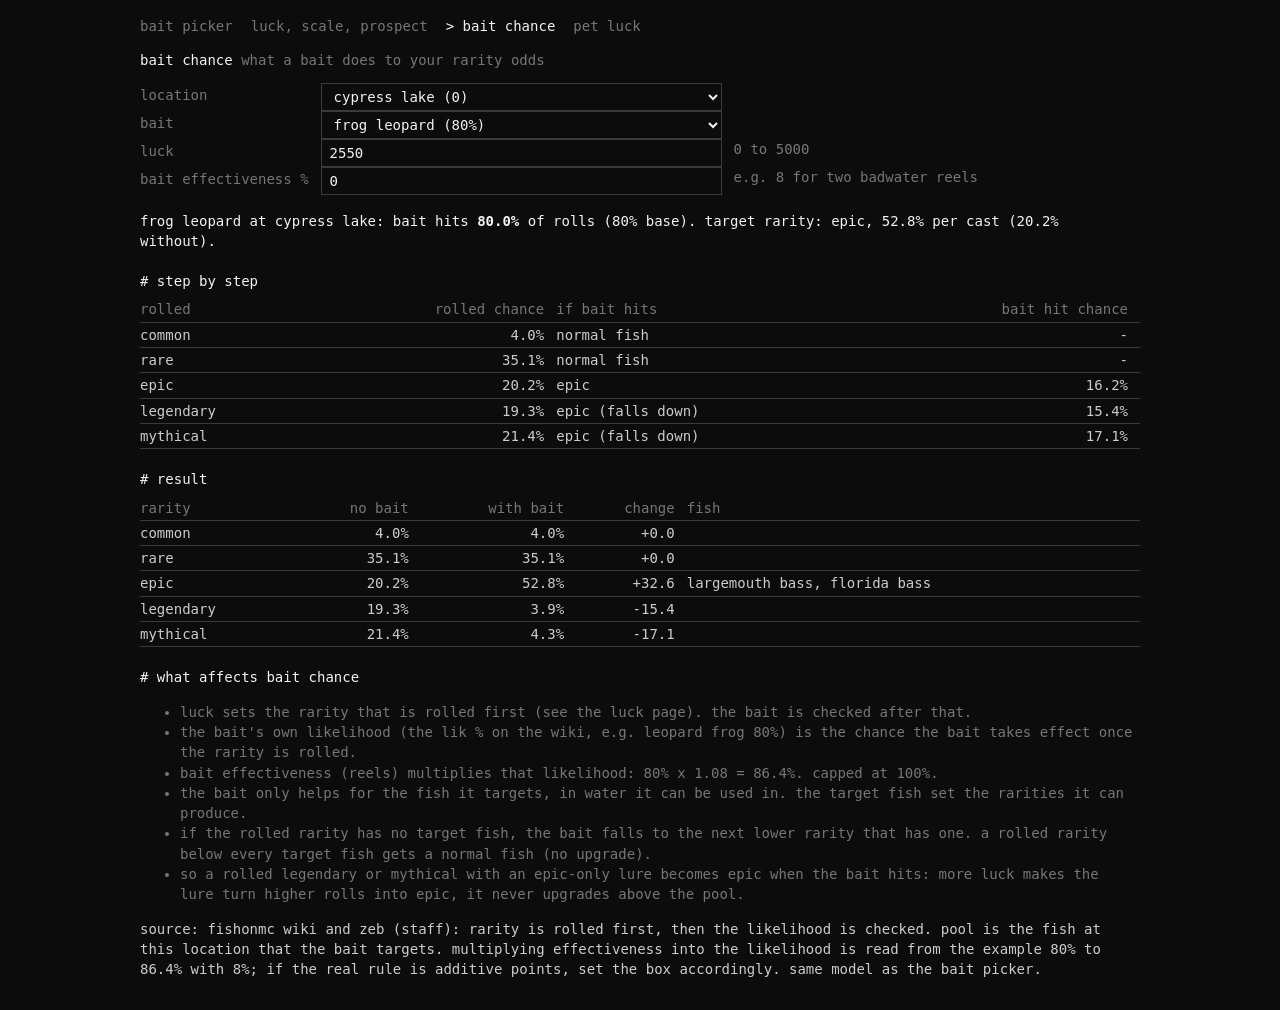
==== baitchance.html @ cc0602fb "Add bait chance page: per-rarity result of a bait with luck and bait effectiveness Move bait data to" ====
<!doctype html><html lang="en"><head><meta charset="utf-8"><title>bait chance</title>
<meta name="viewport" content="width=device-width,initial-scale=1">
<link rel="stylesheet" href="sheet.css?v=5"></head><body>
<div class="wrap">
<h1>Bait Chance <span class="hint">what a bait does to your rarity odds</span></h1>
<table class="inputs" aria-label="Inputs">
<tr><th scope="row"><label for="loc">Location</label></th><td><select id="loc"></select></td></tr>
<tr><th scope="row"><label for="bait">Bait</label></th><td><select id="bait"></select></td></tr>
<tr><th scope="row"><label for="luck">Luck</label></th><td><input id="luck" type="number" min="0" max="5000" step="25" value="2550" inputmode="numeric"></td><td class="hint">0 to 5000</td></tr>
<tr><th scope="row"><label for="eff">Bait effectiveness %</label></th><td><input id="eff" type="number" min="0" max="500" step="1" value="0" inputmode="numeric"></td><td class="hint">e.g. 8 for two Badwater reels</td></tr>
</table>
<p class="verdict" id="verdict" aria-live="polite"></p>

<div class="sec">Step by step</div>
<div class="scroll"><table id="steps"></table></div>
<div class="sec">Result</div>
<div class="scroll"><table id="res"></table></div>

<div class="sec">What affects bait chance</div>
<ul class="hint">
<li>Luck sets the rarity that is rolled first (see the Luck page). The bait is checked after that.</li>
<li>The bait's own likelihood (the Lik % on the wiki, e.g. Leopard Frog 80%) is the chance the bait takes effect once the rarity is rolled.</li>
<li>Bait effectiveness (reels) multiplies that likelihood: 80% x 1.08 = 86.4%. Capped at 100%.</li>
<li>The bait only helps for the fish it targets, in water it can be used in. The target fish set the rarities it can produce.</li>
<li>If the rolled rarity has no target fish, the bait falls to the next lower rarity that has one. A rolled rarity below every target fish gets a normal fish (no upgrade).</li>
<li>So a rolled legendary or mythical with an epic-only lure becomes epic when the bait hits: more luck makes the lure turn higher rolls into epic, it never upgrades above the pool.</li>
</ul>
<p class="foot">Source: FishOnMC wiki and zeb (staff): rarity is rolled first, then the likelihood is checked. Pool is the fish at this location that the bait targets. Multiplying effectiveness into the likelihood is read from the example 80% to 86.4% with 8%; if the real rule is additive points, set the box accordingly. Same model as the bait picker.</p>
</div>
<script src="data.js?v=1"></script>
<script src="sheet.js?v=3"></script>
<script>
const RN=["Common","Rare","Epic","Legendary","Mythical"];
const odds=l=>{const p=[55-l*.02,30+l*.002,10+l*.004,4+l*.006,1+l*.008].map(x=>Math.max(0,x)),s=p.reduce((a,b)=>a+b,0);return p.map(x=>x/s);};
const ALIAS={"Spotted Sea Trout":"Spotted Seatrout"};
const matches=(t,f)=>t==="*"||(t[0]==="@"?f[3]===t.slice(1):(t==="Peacock Bass species"?f[0].includes("Peacock Bass"):(t===f[2]||t===f[0]||ALIAS[t]===f[0])));
function usable(b,loc){const w=loc.water;if(b.water==="F"||b.water==="S")return w==="B"||w===b.water;return b.water===loc.name;}
function pool(b,loc){const cnt=[0,0,0,0,0],names=[[],[],[],[],[]];
  for(const f of loc.fish)if(b.targets.some(t=>matches(t,f))){cnt[f[1]]++;names[f[1]].push(f[0]);}return {cnt,names};}
const esc=s=>String(s).replace(/[&<>"]/g,c=>({"&":"&amp;","<":"&lt;",">":"&gt;",'"':"&quot;"}[c]));
const p1=x=>(x*100).toFixed(1)+"%";
const curLoc=()=>D.locs.find(l=>l.name===$("loc").value);
function fillBaits(keep){
  const loc=curLoc();
  const list=D.baits.filter(b=>b.lik>0&&usable(b,loc)&&pool(b,loc).cnt.some(n=>n));
  $("bait").innerHTML=list.map(b=>`<option value="${esc(b.name)}">${esc(b.name)} (${b.lik}%)</option>`).join("");
  if(keep&&list.some(b=>b.name===keep))$("bait").value=keep;
}
function render(){
  const loc=curLoc(),luck=readNum("luck"),eff=readNum("eff");
  const b=D.baits.find(x=>x.name===$("bait").value);
  if(!b){$("verdict").textContent="No usable bait here";$("steps").innerHTML=$("res").innerHTML="";return;}
  const {cnt,names}=pool(b,loc),p=odds(luck);
  const lik=Math.min(1,b.lik/100*(1+eff/100)),low=cnt.findIndex(n=>n>0);
  const fl=[0,0,0,0,0],rows=[];
  for(let r=0;r<5;r++){
    let to=null;for(let q=r;q>=0;q--)if(cnt[q]>0){to=q;break;}
    if(to!==null){fl[to]+=lik*p[r];fl[r]+=(1-lik)*p[r];}else fl[r]+=p[r];
    rows.push([RN[r],p1(p[r]),to===null?"normal fish":RN[to]+(to===r?"":" (falls down)"),to===null?"-":p1(lik*p[r])]);
  }
  $("steps").innerHTML=table([["Rolled"],["Rolled chance",1],["If bait hits",0],["Bait hit chance",1]],rows);
  $("res").innerHTML=table([["Rarity"],["No bait",1],["With bait",1],["Change",1],["Fish"]],RN.map((n,i)=>{
    const d=fl[i]-p[i];return [n,p1(p[i]),p1(fl[i]),(d>=0?"+":"")+(d*100).toFixed(1),esc(names[i].join(", "))];}));
  $("verdict").innerHTML=`${esc(b.name)} at ${esc(loc.name)}: bait hits <strong>${(lik*100).toFixed(1)}%</strong> of rolls (${b.lik}% base${eff?` x ${(1+eff/100).toFixed(2)}`:""}). Target rarity: ${RN[low]}, ${p1(fl[low])} per cast (${p1(p[low])} without).`;
}
$("loc").innerHTML=D.locs.map(l=>`<option value="${esc(l.name)}">${esc(l.name)} (${l.level})</option>`).join("");
const hp=new URLSearchParams(location.hash.slice(1));
$("loc").value=hp.get("loc")||"Cypress Lake";
if($("loc").value==="")$("loc").value=D.locs[0].name;
fillBaits(hp.get("bait")||"Frog Leopard");
if(hp.has("luck"))$("luck").value=hp.get("luck");
if(hp.has("eff"))$("eff").value=hp.get("eff");
function go(){render();try{history.replaceState(null,"","#"+new URLSearchParams({loc:$("loc").value,bait:$("bait").value,luck:$("luck").value,eff:$("eff").value}));}catch(e){}}
$("loc").addEventListener("input",()=>{fillBaits($("bait").value);go();});
for(const id of ["bait","luck","eff"])$(id).addEventListener("input",go);
go();
</script>
</body></html>
---- sheet.css ----
:root{color-scheme:dark;--bg:#0c0c0c;--fg:#cccccc;--muted:#767676;--line:#3a3a3a;--head:#0c0c0c;--sel:#1c2b45;--bad:#ff5f56;--cell:#0c0c0c;--acc:#3b9cff;--hl:#f2f2f2}
*{box-sizing:border-box}
body{text-transform:lowercase;margin:0;padding:16px;background:var(--bg);color:var(--fg);font:14px/1.45 Consolas,"Cascadia Mono",Menlo,"DejaVu Sans Mono",ui-monospace,monospace}
.wrap{max-width:1000px;margin:0 auto}
h1{font-size:14px;margin:0 0 12px;font-weight:400;color:var(--hl)}
nav{display:flex;flex-wrap:wrap;gap:4px 18px;margin:0 0 14px}
nav a{color:var(--muted);text-decoration:none}
nav a:hover{color:var(--hl)}
nav a[aria-current]{color:var(--hl)}
nav a[aria-current]::before{content:"> "}
table{border-collapse:collapse;width:100%}
th,td{border:0;border-bottom:1px solid var(--line);padding:2px 12px 2px 0;text-align:left;vertical-align:top}
th{font-weight:400;color:var(--muted);white-space:nowrap}
th.n,td.n,.num{text-align:right;font-variant-numeric:tabular-nums}
th.s{cursor:pointer;user-select:none}
th.s:hover{color:var(--hl)}
th.s[aria-sort=ascending]::after{content:" \25B2";font-size:10px}
th.s[aria-sort=descending]::after{content:" \25BC";font-size:10px}
.inputs{width:auto;margin-bottom:16px}
.inputs th,.inputs td{border:0}
.inputs th{width:110px}
.inputs td{padding:0 12px 0 0}
.inputs input[type=number],.inputs select{width:100%;min-width:200px;border:1px solid var(--line);border-radius:0;padding:3px 8px;background:var(--cell);color:var(--hl);font:inherit;text-transform:inherit;height:28px}
.inputs input:focus,.inputs select:focus{outline:1px solid var(--acc);outline-offset:-1px}
.inputs input.bad{border-color:var(--bad);color:var(--bad)}
.inputs td.chk{padding:3px 0}
.inputs td.chk label{margin-right:16px;white-space:nowrap}
.inputs td.hint,.inputs td.hint[style]{border:0;padding-left:0}
input[type=checkbox]{accent-color:var(--acc)}
.hint{color:var(--muted)}
.verdict{margin:0 0 8px;color:var(--hl)}
.q tbody tr{cursor:pointer}
.q tbody tr:hover{background:#161616}
.q tbody tr[aria-selected=true]{background:var(--sel)}
.q tr.top td{color:var(--hl)}
.sec{margin:20px 0 6px;color:var(--hl)}
.sec::before{content:"# "}
.scroll{overflow-x:auto}
tr.you td{background:var(--sel);color:var(--hl)}
.fish{color:var(--muted)}
.more{margin-top:8px;font:inherit;padding:2px 10px;border:1px solid var(--line);border-radius:0;background:var(--bg);color:var(--fg);cursor:pointer}
.more:hover{color:var(--hl);border-color:var(--muted)}
::selection{background:var(--sel)}
@media (prefers-reduced-motion:reduce){*{transition:none!important}}
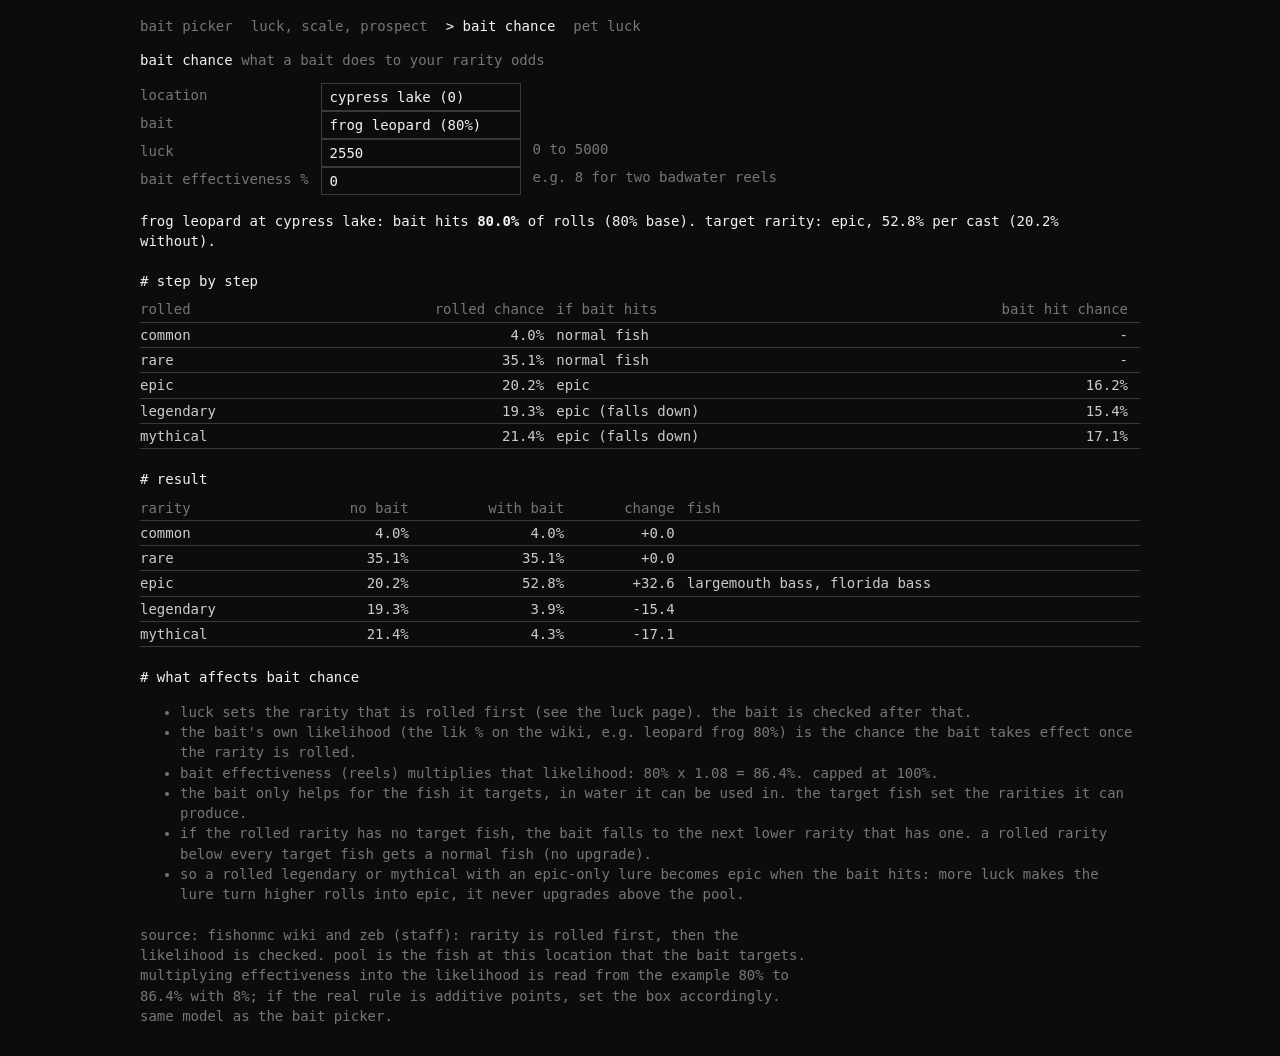
==== commit d1353a70: "Bait chance: type-to-filter boxes instead of dropdowns for location and bait" ====
--- a/baitchance.html
+++ b/baitchance.html
@@ -1,11 +1,11 @@
 <!doctype html><html lang="en"><head><meta charset="utf-8"><title>bait chance</title>
 <meta name="viewport" content="width=device-width,initial-scale=1">
-<link rel="stylesheet" href="sheet.css?v=5"></head><body>
+<link rel="stylesheet" href="sheet.css?v=6"></head><body>
 <div class="wrap">
 <h1>Bait Chance <span class="hint">what a bait does to your rarity odds</span></h1>
 <table class="inputs" aria-label="Inputs">
-<tr><th scope="row"><label for="loc">Location</label></th><td><select id="loc"></select></td></tr>
-<tr><th scope="row"><label for="bait">Bait</label></th><td><select id="bait"></select></td></tr>
+<tr><th scope="row"><label for="loc">Location</label></th><td><input id="loc" type="text" placeholder="type a location"></td></tr>
+<tr><th scope="row"><label for="bait">Bait</label></th><td><input id="bait" type="text" placeholder="type a bait"></td></tr>
 <tr><th scope="row"><label for="luck">Luck</label></th><td><input id="luck" type="number" min="0" max="5000" step="25" value="2550" inputmode="numeric"></td><td class="hint">0 to 5000</td></tr>
 <tr><th scope="row"><label for="eff">Bait effectiveness %</label></th><td><input id="eff" type="number" min="0" max="500" step="1" value="0" inputmode="numeric"></td><td class="hint">e.g. 8 for two Badwater reels</td></tr>
 </table>
@@ -28,7 +28,7 @@
 <p class="foot">Source: FishOnMC wiki and zeb (staff): rarity is rolled first, then the likelihood is checked. Pool is the fish at this location that the bait targets. Multiplying effectiveness into the likelihood is read from the example 80% to 86.4% with 8%; if the real rule is additive points, set the box accordingly. Same model as the bait picker.</p>
 </div>
 <script src="data.js?v=1"></script>
-<script src="sheet.js?v=3"></script>
+<script src="sheet.js?v=4"></script>
 <script>
 const RN=["Common","Rare","Epic","Legendary","Mythical"];
 const odds=l=>{const p=[55-l*.02,30+l*.002,10+l*.004,4+l*.006,1+l*.008].map(x=>Math.max(0,x)),s=p.reduce((a,b)=>a+b,0);return p.map(x=>x/s);};
@@ -39,16 +39,16 @@
   for(const f of loc.fish)if(b.targets.some(t=>matches(t,f))){cnt[f[1]]++;names[f[1]].push(f[0]);}return {cnt,names};}
 const esc=s=>String(s).replace(/[&<>"]/g,c=>({"&":"&amp;","<":"&lt;",">":"&gt;",'"':"&quot;"}[c]));
 const p1=x=>(x*100).toFixed(1)+"%";
-const curLoc=()=>D.locs.find(l=>l.name===$("loc").value);
+let locBox,baitBox;
+const curLoc=()=>D.locs.find(l=>l.name===locBox.value);
 function fillBaits(keep){
   const loc=curLoc();
-  const list=D.baits.filter(b=>b.lik>0&&usable(b,loc)&&pool(b,loc).cnt.some(n=>n));
-  $("bait").innerHTML=list.map(b=>`<option value="${esc(b.name)}">${esc(b.name)} (${b.lik}%)</option>`).join("");
-  if(keep&&list.some(b=>b.name===keep))$("bait").value=keep;
+  baitBox.items=D.baits.filter(b=>b.lik>0&&usable(b,loc)&&pool(b,loc).cnt.some(n=>n)).map(b=>({v:b.name,t:`${b.name} (${b.lik}%)`}));
+  baitBox.set(baitBox.items.some(i=>i.v===keep)?keep:(baitBox.items[0]||{}).v||"");
 }
 function render(){
   const loc=curLoc(),luck=readNum("luck"),eff=readNum("eff");
-  const b=D.baits.find(x=>x.name===$("bait").value);
+  const b=D.baits.find(x=>x.name===baitBox.value);
   if(!b){$("verdict").textContent="No usable bait here";$("steps").innerHTML=$("res").innerHTML="";return;}
   const {cnt,names}=pool(b,loc),p=odds(luck);
   const lik=Math.min(1,b.lik/100*(1+eff/100)),low=cnt.findIndex(n=>n>0);
@@ -63,16 +63,16 @@
     const d=fl[i]-p[i];return [n,p1(p[i]),p1(fl[i]),(d>=0?"+":"")+(d*100).toFixed(1),esc(names[i].join(", "))];}));
   $("verdict").innerHTML=`${esc(b.name)} at ${esc(loc.name)}: bait hits <strong>${(lik*100).toFixed(1)}%</strong> of rolls (${b.lik}% base${eff?` x ${(1+eff/100).toFixed(2)}`:""}). Target rarity: ${RN[low]}, ${p1(fl[low])} per cast (${p1(p[low])} without).`;
 }
-$("loc").innerHTML=D.locs.map(l=>`<option value="${esc(l.name)}">${esc(l.name)} (${l.level})</option>`).join("");
 const hp=new URLSearchParams(location.hash.slice(1));
-$("loc").value=hp.get("loc")||"Cypress Lake";
-if($("loc").value==="")$("loc").value=D.locs[0].name;
+const go=()=>{render();try{history.replaceState(null,"","#"+new URLSearchParams({loc:locBox.value,bait:baitBox.value,luck:$("luck").value,eff:$("eff").value}));}catch(e){}};
+locBox=combo("loc",()=>{fillBaits(baitBox.value);go();});
+baitBox=combo("bait",go);
+locBox.items=D.locs.map(l=>({v:l.name,t:`${l.name} (${l.level})`}));
+locBox.set(D.locs.some(l=>l.name===hp.get("loc"))?hp.get("loc"):"Cypress Lake");
 fillBaits(hp.get("bait")||"Frog Leopard");
 if(hp.has("luck"))$("luck").value=hp.get("luck");
 if(hp.has("eff"))$("eff").value=hp.get("eff");
-function go(){render();try{history.replaceState(null,"","#"+new URLSearchParams({loc:$("loc").value,bait:$("bait").value,luck:$("luck").value,eff:$("eff").value}));}catch(e){}}
-$("loc").addEventListener("input",()=>{fillBaits($("bait").value);go();});
-for(const id of ["bait","luck","eff"])$(id).addEventListener("input",go);
+for(const id of ["luck","eff"])$(id).addEventListener("input",go);
 go();
 </script>
 </body></html>
--- a/sheet.css
+++ b/sheet.css
@@ -20,7 +20,7 @@
 .inputs th,.inputs td{border:0}
 .inputs th{width:110px}
 .inputs td{padding:0 12px 0 0}
-.inputs input[type=number],.inputs select{width:100%;min-width:200px;border:1px solid var(--line);border-radius:0;padding:3px 8px;background:var(--cell);color:var(--hl);font:inherit;text-transform:inherit;height:28px}
+.inputs input[type=number],.inputs input[type=text],.inputs select{width:100%;min-width:200px;border:1px solid var(--line);border-radius:0;padding:3px 8px;background:var(--cell);color:var(--hl);font:inherit;text-transform:inherit;height:28px}
 .inputs input:focus,.inputs select:focus{outline:1px solid var(--acc);outline-offset:-1px}
 .inputs input.bad{border-color:var(--bad);color:var(--bad)}
 .inputs td.chk{padding:3px 0}
@@ -40,5 +40,9 @@
 .fish{color:var(--muted)}
 .more{margin-top:8px;font:inherit;padding:2px 10px;border:1px solid var(--line);border-radius:0;background:var(--bg);color:var(--fg);cursor:pointer}
 .more:hover{color:var(--hl);border-color:var(--muted)}
+.foot{color:var(--muted);max-width:80ch;margin-top:20px}
 ::selection{background:var(--sel)}
 @media (prefers-reduced-motion:reduce){*{transition:none!important}}
+.cl{position:absolute;z-index:5;left:0;right:12px;top:100%;margin:0;padding:0;list-style:none;max-height:260px;overflow-y:auto;background:var(--cell);border:1px solid var(--acc);border-top:0}
+.cl li{padding:2px 8px;cursor:pointer}
+.cl li.on,.cl li:hover{background:var(--sel);color:var(--hl)}
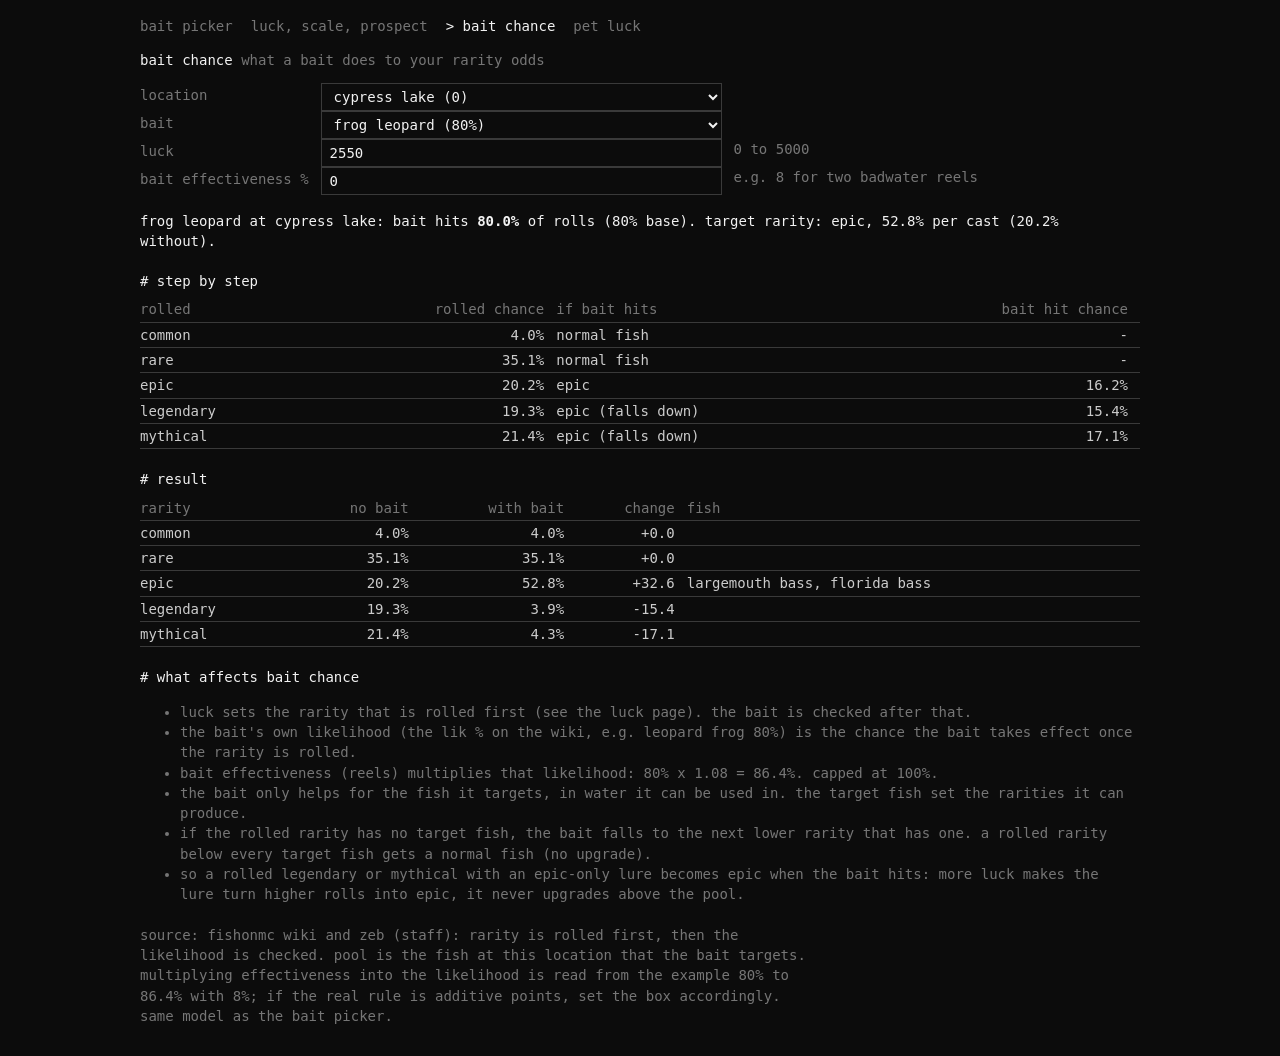
==== commit fd5f44ce: "Merge branch 'main' into remove-source-line" ====
--- a/baitchance.html
+++ b/baitchance.html
@@ -1,11 +1,11 @@
 <!doctype html><html lang="en"><head><meta charset="utf-8"><title>bait chance</title>
 <meta name="viewport" content="width=device-width,initial-scale=1">
-<link rel="stylesheet" href="sheet.css?v=6"></head><body>
+<link rel="stylesheet" href="sheet.css?v=5"></head><body>
 <div class="wrap">
 <h1>Bait Chance <span class="hint">what a bait does to your rarity odds</span></h1>
 <table class="inputs" aria-label="Inputs">
-<tr><th scope="row"><label for="loc">Location</label></th><td><input id="loc" type="text" placeholder="type a location"></td></tr>
-<tr><th scope="row"><label for="bait">Bait</label></th><td><input id="bait" type="text" placeholder="type a bait"></td></tr>
+<tr><th scope="row"><label for="loc">Location</label></th><td><select id="loc"></select></td></tr>
+<tr><th scope="row"><label for="bait">Bait</label></th><td><select id="bait"></select></td></tr>
 <tr><th scope="row"><label for="luck">Luck</label></th><td><input id="luck" type="number" min="0" max="5000" step="25" value="2550" inputmode="numeric"></td><td class="hint">0 to 5000</td></tr>
 <tr><th scope="row"><label for="eff">Bait effectiveness %</label></th><td><input id="eff" type="number" min="0" max="500" step="1" value="0" inputmode="numeric"></td><td class="hint">e.g. 8 for two Badwater reels</td></tr>
 </table>
@@ -28,7 +28,7 @@
 <p class="foot">Source: FishOnMC wiki and zeb (staff): rarity is rolled first, then the likelihood is checked. Pool is the fish at this location that the bait targets. Multiplying effectiveness into the likelihood is read from the example 80% to 86.4% with 8%; if the real rule is additive points, set the box accordingly. Same model as the bait picker.</p>
 </div>
 <script src="data.js?v=1"></script>
-<script src="sheet.js?v=4"></script>
+<script src="sheet.js?v=3"></script>
 <script>
 const RN=["Common","Rare","Epic","Legendary","Mythical"];
 const odds=l=>{const p=[55-l*.02,30+l*.002,10+l*.004,4+l*.006,1+l*.008].map(x=>Math.max(0,x)),s=p.reduce((a,b)=>a+b,0);return p.map(x=>x/s);};
@@ -39,16 +39,16 @@
   for(const f of loc.fish)if(b.targets.some(t=>matches(t,f))){cnt[f[1]]++;names[f[1]].push(f[0]);}return {cnt,names};}
 const esc=s=>String(s).replace(/[&<>"]/g,c=>({"&":"&amp;","<":"&lt;",">":"&gt;",'"':"&quot;"}[c]));
 const p1=x=>(x*100).toFixed(1)+"%";
-let locBox,baitBox;
-const curLoc=()=>D.locs.find(l=>l.name===locBox.value);
+const curLoc=()=>D.locs.find(l=>l.name===$("loc").value);
 function fillBaits(keep){
   const loc=curLoc();
-  baitBox.items=D.baits.filter(b=>b.lik>0&&usable(b,loc)&&pool(b,loc).cnt.some(n=>n)).map(b=>({v:b.name,t:`${b.name} (${b.lik}%)`}));
-  baitBox.set(baitBox.items.some(i=>i.v===keep)?keep:(baitBox.items[0]||{}).v||"");
+  const list=D.baits.filter(b=>b.lik>0&&usable(b,loc)&&pool(b,loc).cnt.some(n=>n));
+  $("bait").innerHTML=list.map(b=>`<option value="${esc(b.name)}">${esc(b.name)} (${b.lik}%)</option>`).join("");
+  if(keep&&list.some(b=>b.name===keep))$("bait").value=keep;
 }
 function render(){
   const loc=curLoc(),luck=readNum("luck"),eff=readNum("eff");
-  const b=D.baits.find(x=>x.name===baitBox.value);
+  const b=D.baits.find(x=>x.name===$("bait").value);
   if(!b){$("verdict").textContent="No usable bait here";$("steps").innerHTML=$("res").innerHTML="";return;}
   const {cnt,names}=pool(b,loc),p=odds(luck);
   const lik=Math.min(1,b.lik/100*(1+eff/100)),low=cnt.findIndex(n=>n>0);
@@ -63,16 +63,16 @@
     const d=fl[i]-p[i];return [n,p1(p[i]),p1(fl[i]),(d>=0?"+":"")+(d*100).toFixed(1),esc(names[i].join(", "))];}));
   $("verdict").innerHTML=`${esc(b.name)} at ${esc(loc.name)}: bait hits <strong>${(lik*100).toFixed(1)}%</strong> of rolls (${b.lik}% base${eff?` x ${(1+eff/100).toFixed(2)}`:""}). Target rarity: ${RN[low]}, ${p1(fl[low])} per cast (${p1(p[low])} without).`;
 }
+$("loc").innerHTML=D.locs.map(l=>`<option value="${esc(l.name)}">${esc(l.name)} (${l.level})</option>`).join("");
 const hp=new URLSearchParams(location.hash.slice(1));
-const go=()=>{render();try{history.replaceState(null,"","#"+new URLSearchParams({loc:locBox.value,bait:baitBox.value,luck:$("luck").value,eff:$("eff").value}));}catch(e){}};
-locBox=combo("loc",()=>{fillBaits(baitBox.value);go();});
-baitBox=combo("bait",go);
-locBox.items=D.locs.map(l=>({v:l.name,t:`${l.name} (${l.level})`}));
-locBox.set(D.locs.some(l=>l.name===hp.get("loc"))?hp.get("loc"):"Cypress Lake");
+$("loc").value=hp.get("loc")||"Cypress Lake";
+if($("loc").value==="")$("loc").value=D.locs[0].name;
 fillBaits(hp.get("bait")||"Frog Leopard");
 if(hp.has("luck"))$("luck").value=hp.get("luck");
 if(hp.has("eff"))$("eff").value=hp.get("eff");
-for(const id of ["luck","eff"])$(id).addEventListener("input",go);
+function go(){render();try{history.replaceState(null,"","#"+new URLSearchParams({loc:$("loc").value,bait:$("bait").value,luck:$("luck").value,eff:$("eff").value}));}catch(e){}}
+$("loc").addEventListener("input",()=>{fillBaits($("bait").value);go();});
+for(const id of ["bait","luck","eff"])$(id).addEventListener("input",go);
 go();
 </script>
 </body></html>
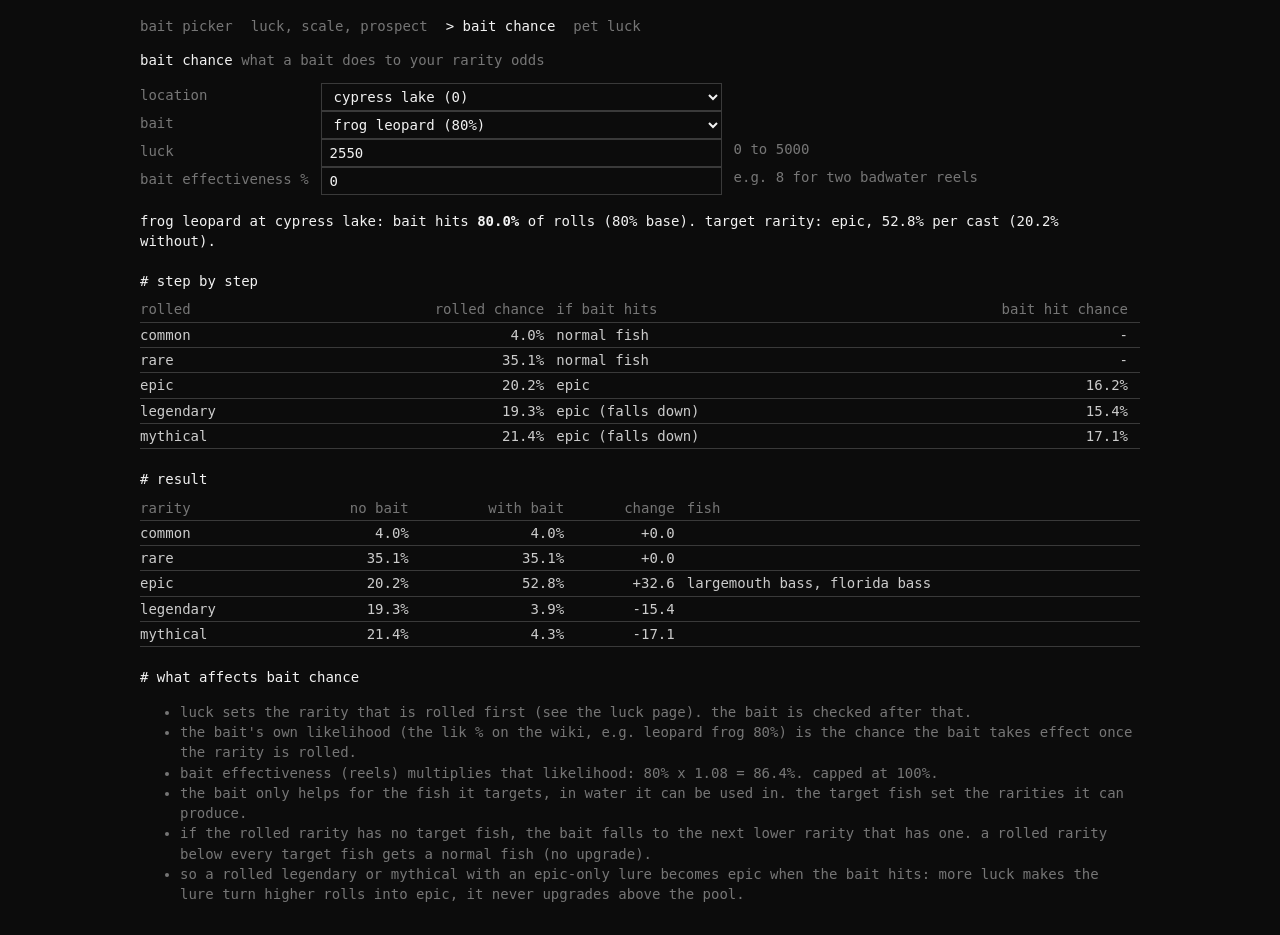
==== commit 01551c17: "Remove the source line from the bait chance page too" ====
--- a/baitchance.html
+++ b/baitchance.html
@@ -1,6 +1,6 @@
 <!doctype html><html lang="en"><head><meta charset="utf-8"><title>bait chance</title>
 <meta name="viewport" content="width=device-width,initial-scale=1">
-<link rel="stylesheet" href="sheet.css?v=5"></head><body>
+<link rel="stylesheet" href="sheet.css?v=6"></head><body>
 <div class="wrap">
 <h1>Bait Chance <span class="hint">what a bait does to your rarity odds</span></h1>
 <table class="inputs" aria-label="Inputs">
@@ -25,7 +25,6 @@
 <li>If the rolled rarity has no target fish, the bait falls to the next lower rarity that has one. A rolled rarity below every target fish gets a normal fish (no upgrade).</li>
 <li>So a rolled legendary or mythical with an epic-only lure becomes epic when the bait hits: more luck makes the lure turn higher rolls into epic, it never upgrades above the pool.</li>
 </ul>
-<p class="foot">Source: FishOnMC wiki and zeb (staff): rarity is rolled first, then the likelihood is checked. Pool is the fish at this location that the bait targets. Multiplying effectiveness into the likelihood is read from the example 80% to 86.4% with 8%; if the real rule is additive points, set the box accordingly. Same model as the bait picker.</p>
 </div>
 <script src="data.js?v=1"></script>
 <script src="sheet.js?v=3"></script>
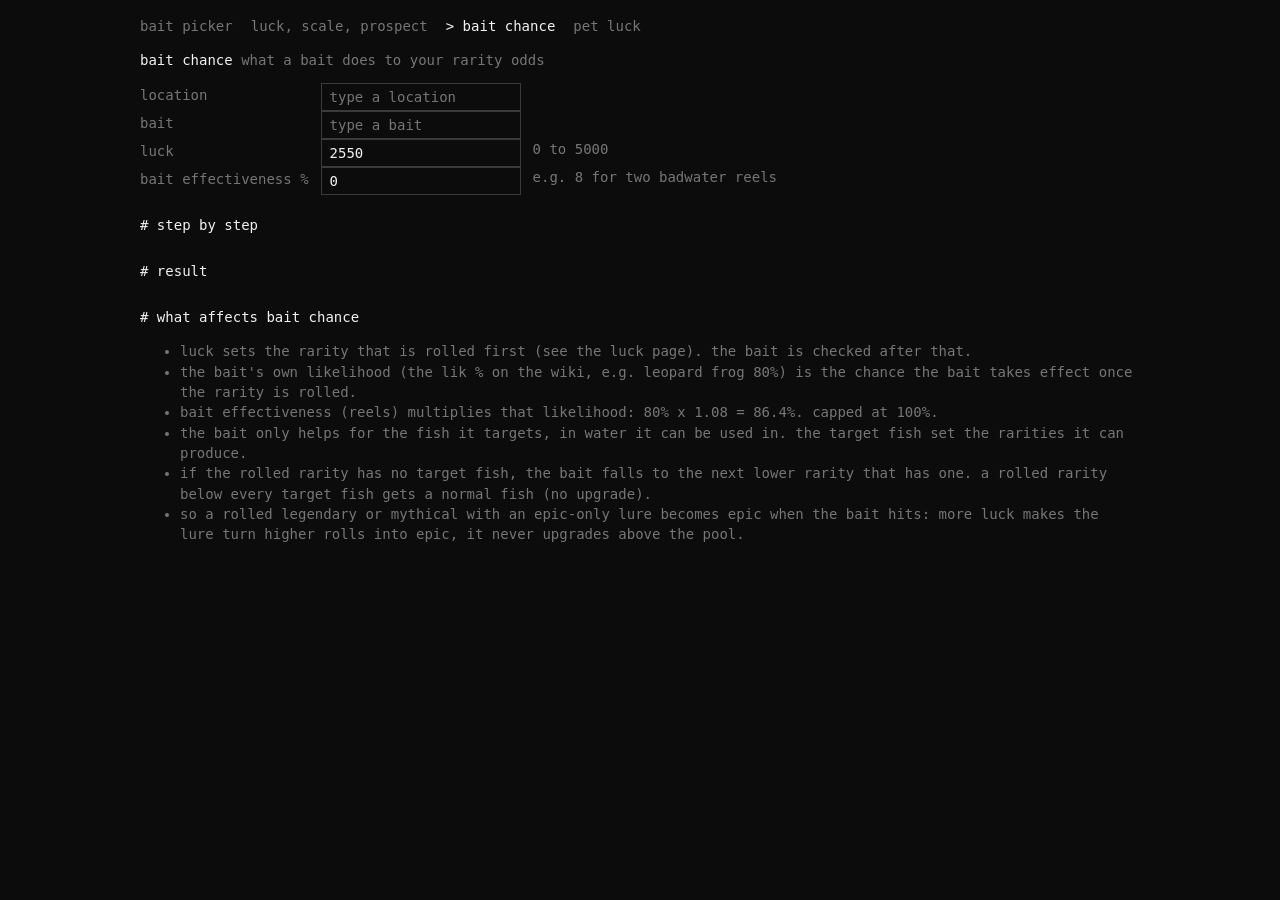
==== commit eb46a5df: "Merge remote-tracking branch 'origin/main' into claude/bait-chance-rarity-4eph3i" ====
--- a/baitchance.html
+++ b/baitchance.html
@@ -4,8 +4,8 @@
 <div class="wrap">
 <h1>Bait Chance <span class="hint">what a bait does to your rarity odds</span></h1>
 <table class="inputs" aria-label="Inputs">
-<tr><th scope="row"><label for="loc">Location</label></th><td><select id="loc"></select></td></tr>
-<tr><th scope="row"><label for="bait">Bait</label></th><td><select id="bait"></select></td></tr>
+<tr><th scope="row"><label for="loc">Location</label></th><td><input id="loc" type="text" placeholder="type a location"></td></tr>
+<tr><th scope="row"><label for="bait">Bait</label></th><td><input id="bait" type="text" placeholder="type a bait"></td></tr>
 <tr><th scope="row"><label for="luck">Luck</label></th><td><input id="luck" type="number" min="0" max="5000" step="25" value="2550" inputmode="numeric"></td><td class="hint">0 to 5000</td></tr>
 <tr><th scope="row"><label for="eff">Bait effectiveness %</label></th><td><input id="eff" type="number" min="0" max="500" step="1" value="0" inputmode="numeric"></td><td class="hint">e.g. 8 for two Badwater reels</td></tr>
 </table>
@@ -27,7 +27,7 @@
 </ul>
 </div>
 <script src="data.js?v=1"></script>
-<script src="sheet.js?v=3"></script>
+<script src="sheet.js?v=4"></script>
 <script>
 const RN=["Common","Rare","Epic","Legendary","Mythical"];
 const odds=l=>{const p=[55-l*.02,30+l*.002,10+l*.004,4+l*.006,1+l*.008].map(x=>Math.max(0,x)),s=p.reduce((a,b)=>a+b,0);return p.map(x=>x/s);};
@@ -38,16 +38,16 @@
   for(const f of loc.fish)if(b.targets.some(t=>matches(t,f))){cnt[f[1]]++;names[f[1]].push(f[0]);}return {cnt,names};}
 const esc=s=>String(s).replace(/[&<>"]/g,c=>({"&":"&amp;","<":"&lt;",">":"&gt;",'"':"&quot;"}[c]));
 const p1=x=>(x*100).toFixed(1)+"%";
-const curLoc=()=>D.locs.find(l=>l.name===$("loc").value);
+let locBox,baitBox;
+const curLoc=()=>D.locs.find(l=>l.name===locBox.value);
 function fillBaits(keep){
   const loc=curLoc();
-  const list=D.baits.filter(b=>b.lik>0&&usable(b,loc)&&pool(b,loc).cnt.some(n=>n));
-  $("bait").innerHTML=list.map(b=>`<option value="${esc(b.name)}">${esc(b.name)} (${b.lik}%)</option>`).join("");
-  if(keep&&list.some(b=>b.name===keep))$("bait").value=keep;
+  baitBox.items=D.baits.filter(b=>b.lik>0&&usable(b,loc)&&pool(b,loc).cnt.some(n=>n)).map(b=>({v:b.name,t:`${b.name} (${b.lik}%)`}));
+  baitBox.set(baitBox.items.some(i=>i.v===keep)?keep:(baitBox.items[0]||{}).v||"");
 }
 function render(){
   const loc=curLoc(),luck=readNum("luck"),eff=readNum("eff");
-  const b=D.baits.find(x=>x.name===$("bait").value);
+  const b=D.baits.find(x=>x.name===baitBox.value);
   if(!b){$("verdict").textContent="No usable bait here";$("steps").innerHTML=$("res").innerHTML="";return;}
   const {cnt,names}=pool(b,loc),p=odds(luck);
   const lik=Math.min(1,b.lik/100*(1+eff/100)),low=cnt.findIndex(n=>n>0);
@@ -62,16 +62,16 @@
     const d=fl[i]-p[i];return [n,p1(p[i]),p1(fl[i]),(d>=0?"+":"")+(d*100).toFixed(1),esc(names[i].join(", "))];}));
   $("verdict").innerHTML=`${esc(b.name)} at ${esc(loc.name)}: bait hits <strong>${(lik*100).toFixed(1)}%</strong> of rolls (${b.lik}% base${eff?` x ${(1+eff/100).toFixed(2)}`:""}). Target rarity: ${RN[low]}, ${p1(fl[low])} per cast (${p1(p[low])} without).`;
 }
-$("loc").innerHTML=D.locs.map(l=>`<option value="${esc(l.name)}">${esc(l.name)} (${l.level})</option>`).join("");
 const hp=new URLSearchParams(location.hash.slice(1));
-$("loc").value=hp.get("loc")||"Cypress Lake";
-if($("loc").value==="")$("loc").value=D.locs[0].name;
+const go=()=>{render();try{history.replaceState(null,"","#"+new URLSearchParams({loc:locBox.value,bait:baitBox.value,luck:$("luck").value,eff:$("eff").value}));}catch(e){}};
+locBox=combo("loc",()=>{fillBaits(baitBox.value);go();});
+baitBox=combo("bait",go);
+locBox.items=D.locs.map(l=>({v:l.name,t:`${l.name} (${l.level})`}));
+locBox.set(D.locs.some(l=>l.name===hp.get("loc"))?hp.get("loc"):"Cypress Lake");
 fillBaits(hp.get("bait")||"Frog Leopard");
 if(hp.has("luck"))$("luck").value=hp.get("luck");
 if(hp.has("eff"))$("eff").value=hp.get("eff");
-function go(){render();try{history.replaceState(null,"","#"+new URLSearchParams({loc:$("loc").value,bait:$("bait").value,luck:$("luck").value,eff:$("eff").value}));}catch(e){}}
-$("loc").addEventListener("input",()=>{fillBaits($("bait").value);go();});
-for(const id of ["bait","luck","eff"])$(id).addEventListener("input",go);
+for(const id of ["luck","eff"])$(id).addEventListener("input",go);
 go();
 </script>
 </body></html>
--- a/sheet.css
+++ b/sheet.css
@@ -40,7 +40,6 @@
 .fish{color:var(--muted)}
 .more{margin-top:8px;font:inherit;padding:2px 10px;border:1px solid var(--line);border-radius:0;background:var(--bg);color:var(--fg);cursor:pointer}
 .more:hover{color:var(--hl);border-color:var(--muted)}
-.foot{color:var(--muted);max-width:80ch;margin-top:20px}
 ::selection{background:var(--sel)}
 @media (prefers-reduced-motion:reduce){*{transition:none!important}}
 .cl{position:absolute;z-index:5;left:0;right:12px;top:100%;margin:0;padding:0;list-style:none;max-height:260px;overflow-y:auto;background:var(--cell);border:1px solid var(--acc);border-top:0}
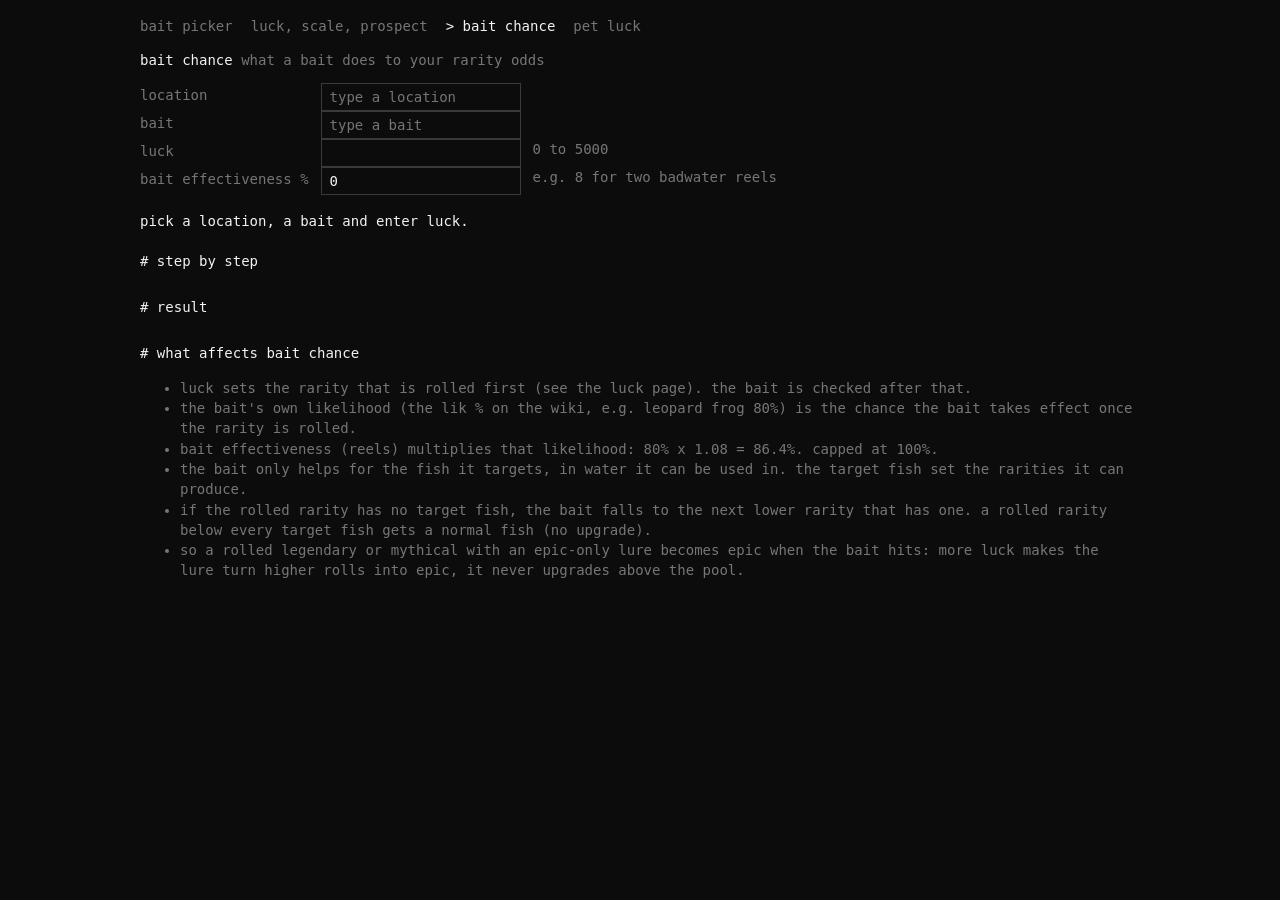
==== commit 8bd7f948: "Start with empty inputs on the bait picker and bait chance pages" ====
--- a/baitchance.html
+++ b/baitchance.html
@@ -1,12 +1,12 @@
 <!doctype html><html lang="en"><head><meta charset="utf-8"><title>bait chance</title>
 <meta name="viewport" content="width=device-width,initial-scale=1">
-<link rel="stylesheet" href="sheet.css?v=6"></head><body>
+<link rel="stylesheet" href="sheet.css?v=7"></head><body>
 <div class="wrap">
 <h1>Bait Chance <span class="hint">what a bait does to your rarity odds</span></h1>
 <table class="inputs" aria-label="Inputs">
 <tr><th scope="row"><label for="loc">Location</label></th><td><input id="loc" type="text" placeholder="type a location"></td></tr>
 <tr><th scope="row"><label for="bait">Bait</label></th><td><input id="bait" type="text" placeholder="type a bait"></td></tr>
-<tr><th scope="row"><label for="luck">Luck</label></th><td><input id="luck" type="number" min="0" max="5000" step="25" value="2550" inputmode="numeric"></td><td class="hint">0 to 5000</td></tr>
+<tr><th scope="row"><label for="luck">Luck</label></th><td><input id="luck" type="number" min="0" max="5000" step="25" inputmode="numeric"></td><td class="hint">0 to 5000</td></tr>
 <tr><th scope="row"><label for="eff">Bait effectiveness %</label></th><td><input id="eff" type="number" min="0" max="500" step="1" value="0" inputmode="numeric"></td><td class="hint">e.g. 8 for two Badwater reels</td></tr>
 </table>
 <p class="verdict" id="verdict" aria-live="polite"></p>
@@ -42,13 +42,14 @@
 const curLoc=()=>D.locs.find(l=>l.name===locBox.value);
 function fillBaits(keep){
   const loc=curLoc();
+  if(!loc){baitBox.items=[];baitBox.set("");return;}
   baitBox.items=D.baits.filter(b=>b.lik>0&&usable(b,loc)&&pool(b,loc).cnt.some(n=>n)).map(b=>({v:b.name,t:`${b.name} (${b.lik}%)`}));
-  baitBox.set(baitBox.items.some(i=>i.v===keep)?keep:(baitBox.items[0]||{}).v||"");
+  baitBox.set(baitBox.items.some(i=>i.v===keep)?keep:"");
 }
 function render(){
-  const loc=curLoc(),luck=readNum("luck"),eff=readNum("eff");
+  const loc=curLoc(),luck=readOpt("luck"),eff=readOpt("eff")||0;
   const b=D.baits.find(x=>x.name===baitBox.value);
-  if(!b){$("verdict").textContent="No usable bait here";$("steps").innerHTML=$("res").innerHTML="";return;}
+  if(!loc||!b||luck===null){$("verdict").textContent=!loc?"Pick a location, a bait and enter luck.":!b?"No usable bait here":"Enter luck.";$("steps").innerHTML=$("res").innerHTML="";return;}
   const {cnt,names}=pool(b,loc),p=odds(luck);
   const lik=Math.min(1,b.lik/100*(1+eff/100)),low=cnt.findIndex(n=>n>0);
   const fl=[0,0,0,0,0],rows=[];
@@ -67,8 +68,8 @@
 locBox=combo("loc",()=>{fillBaits(baitBox.value);go();});
 baitBox=combo("bait",go);
 locBox.items=D.locs.map(l=>({v:l.name,t:`${l.name} (${l.level})`}));
-locBox.set(D.locs.some(l=>l.name===hp.get("loc"))?hp.get("loc"):"Cypress Lake");
-fillBaits(hp.get("bait")||"Frog Leopard");
+locBox.set(D.locs.some(l=>l.name===hp.get("loc"))?hp.get("loc"):"");
+fillBaits(hp.get("bait")||"");
 if(hp.has("luck"))$("luck").value=hp.get("luck");
 if(hp.has("eff"))$("eff").value=hp.get("eff");
 for(const id of ["luck","eff"])$(id).addEventListener("input",go);
